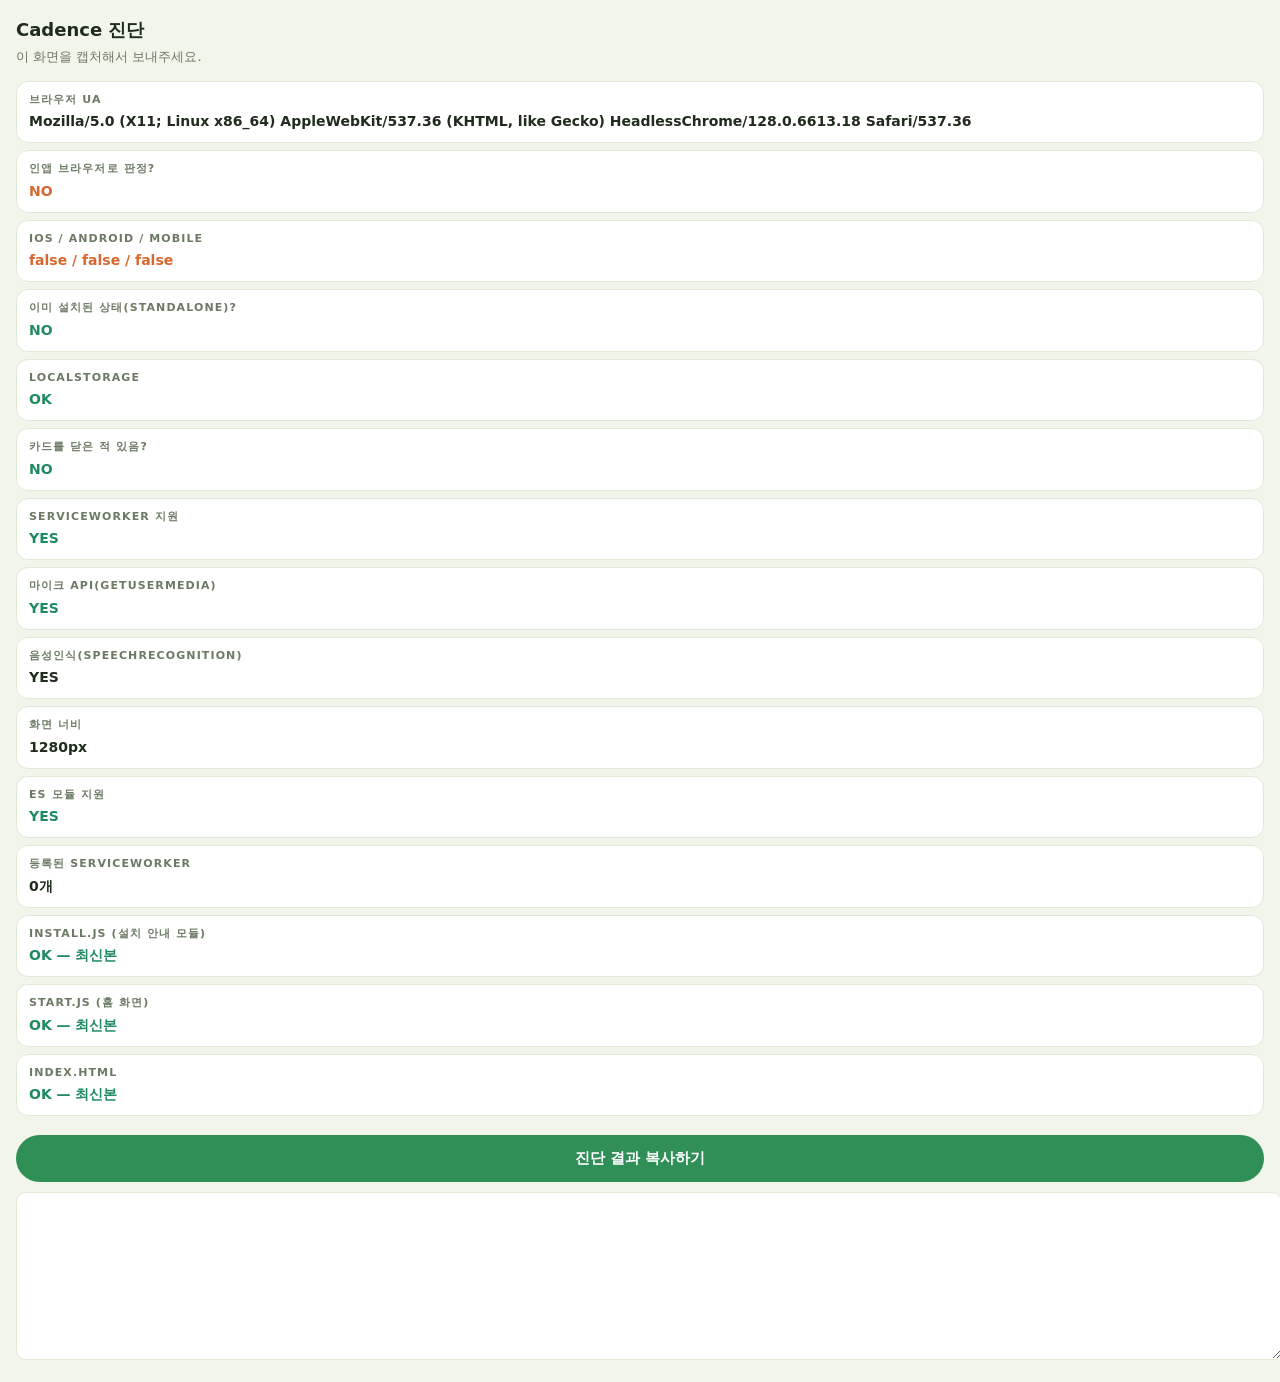
==== debug.html @ 6023c977 "Add a dependency-free diagnostic page for mobile troubleshooting debug.html reports what the phone a" ====
<!DOCTYPE html>
<html lang="ko">
<head>
<meta charset="utf-8">
<meta name="viewport" content="width=device-width, initial-scale=1, viewport-fit=cover">
<title>Cadence 진단</title>
<style>
  body{margin:0;padding:16px;background:#F1F5EA;color:#1F2B1C;font:14px/1.5 system-ui,sans-serif}
  h1{font-size:18px;margin:0 0 4px}
  p.sub{color:#6C7A64;font-size:13px;margin:0 0 14px}
  .row{background:#fff;border:1px solid #E0EAD9;border-radius:12px;padding:10px 12px;margin-bottom:7px;
       word-break:break-all;overflow-wrap:anywhere}
  .k{font-size:11px;letter-spacing:.1em;text-transform:uppercase;color:#6C7A64;font-weight:700}
  .v{font-size:14px;margin-top:3px;font-weight:600}
  .ok{color:#1F8A5F}.bad{color:#D9662F}
  button{width:100%;padding:14px;border:none;border-radius:999px;background:#2F8F57;color:#fff;
         font-size:15px;font-weight:700;margin-top:12px;font-family:inherit}
  textarea{width:100%;height:150px;margin-top:10px;font-size:11px;border-radius:10px;
           border:1px solid #E0EAD9;padding:8px;font-family:ui-monospace,monospace}
</style>
</head>
<body>
<h1>Cadence 진단</h1>
<p class="sub">이 화면을 캡처해서 보내주세요.</p>
<div id="out"></div>
<button id="copy">진단 결과 복사하기</button>
<textarea id="raw" readonly></textarea>

<script>
/* 의도적으로 구형 문법만 사용 — 앱 본체(ES 모듈)가 안 뜨는 브라우저에서도 이 페이지는 떠야 함 */
var ua = navigator.userAgent || '';
var lines = [];

function add(k, v, good) {
  lines.push(k + ': ' + v);
  var cls = good === true ? 'ok' : (good === false ? 'bad' : '');
  document.getElementById('out').innerHTML +=
    '<div class="row"><div class="k">' + k + '</div><div class="v ' + cls + '">' + String(v) + '</div></div>';
}

/* install.js와 똑같은 판정식 */
var IOS = /iPad|iPhone|iPod/.test(ua) || (navigator.platform === 'MacIntel' && navigator.maxTouchPoints > 1);
var ANDROID = /Android/i.test(ua);
var IN_APP = /KAKAOTALK|NAVER\(inapp|DaumApps|Instagram|FB_IAB|FBAN|FBAV|Line\/|band\/|everytimeApp|zumapp|whale/i.test(ua);
var MOBILE = IOS || ANDROID || /Mobile/i.test(ua);
var standalone = (window.matchMedia && window.matchMedia('(display-mode: standalone)').matches) || navigator.standalone === true;

add('브라우저 UA', ua);
add('인앱 브라우저로 판정?', IN_APP ? 'YES (안내 카드 떠야 함)' : 'NO', IN_APP);
add('iOS / Android / Mobile', IOS + ' / ' + ANDROID + ' / ' + MOBILE, MOBILE);
add('이미 설치된 상태(standalone)?', standalone ? 'YES → 카드 숨김이 정상' : 'NO', !standalone);

var ls = 'unknown';
try { localStorage.setItem('__t', '1'); localStorage.removeItem('__t'); ls = 'OK'; }
catch (e) { ls = 'BLOCKED (' + e.name + ')'; }
add('localStorage', ls, ls === 'OK');

try {
  var d = localStorage.getItem('settings:installCardDismissed');
  add('카드를 닫은 적 있음?', d === 'true' ? 'YES → 이래서 안 보임' : 'NO', d !== 'true');
} catch (e) { add('카드를 닫은 적 있음?', '확인 불가'); }

add('ServiceWorker 지원', ('serviceWorker' in navigator) ? 'YES' : 'NO', ('serviceWorker' in navigator));
add('마이크 API(getUserMedia)', (navigator.mediaDevices && navigator.mediaDevices.getUserMedia) ? 'YES' : 'NO — 음성인식 불가',
    !!(navigator.mediaDevices && navigator.mediaDevices.getUserMedia));
add('음성인식(SpeechRecognition)', (window.SpeechRecognition || window.webkitSpeechRecognition) ? 'YES' : 'NO (Whisper로 대체)');
add('화면 너비', window.innerWidth + 'px');

/* ES 모듈이 이 브라우저에서 되는지 */
var modOK = ('noModule' in document.createElement('script'));
add('ES 모듈 지원', modOK ? 'YES' : 'NO → 앱 자체가 안 뜸', modOK);

/* 지금 서버에서 내려오는 파일이 최신본인지 (캐시 우회) */
function check(path, needle, label) {
  var url = path + '?nocache=' + Date.now();
  var opt = { cache: 'no-store' };
  fetch(url, opt).then(function (r) {
    return r.text().then(function (t) {
      var has = t.indexOf(needle) !== -1;
      add(label, has ? 'OK — 최신본' : 'OLD — 옛날 파일이 내려옴', has);
    });
  }).catch(function (e) {
    add(label, '가져오기 실패: ' + e.message, false);
  });
}
check('js/install.js', 'KAKAOTALK', 'install.js (설치 안내 모듈)');
check('js/ui/start.js', 'installCardHTML', 'start.js (홈 화면)');
check('index.html', 'manifest.webmanifest', 'index.html');

if (navigator.serviceWorker && navigator.serviceWorker.getRegistrations) {
  navigator.serviceWorker.getRegistrations().then(function (rs) {
    add('등록된 ServiceWorker', rs.length + '개');
  }).catch(function () { add('등록된 ServiceWorker', '확인 불가'); });
}

setTimeout(function () {
  document.getElementById('raw').value = lines.join('\n');
}, 2500);

document.getElementById('copy').onclick = function () {
  var t = document.getElementById('raw');
  t.focus(); t.select();
  try {
    navigator.clipboard.writeText(t.value);
    this.textContent = '복사됐어요! 붙여넣기 해주세요';
  } catch (e) {
    try { document.execCommand('copy'); this.textContent = '복사됐어요!'; }
    catch (e2) { this.textContent = '아래 칸을 길게 눌러 복사해주세요'; }
  }
};
</script>
</body>
</html>
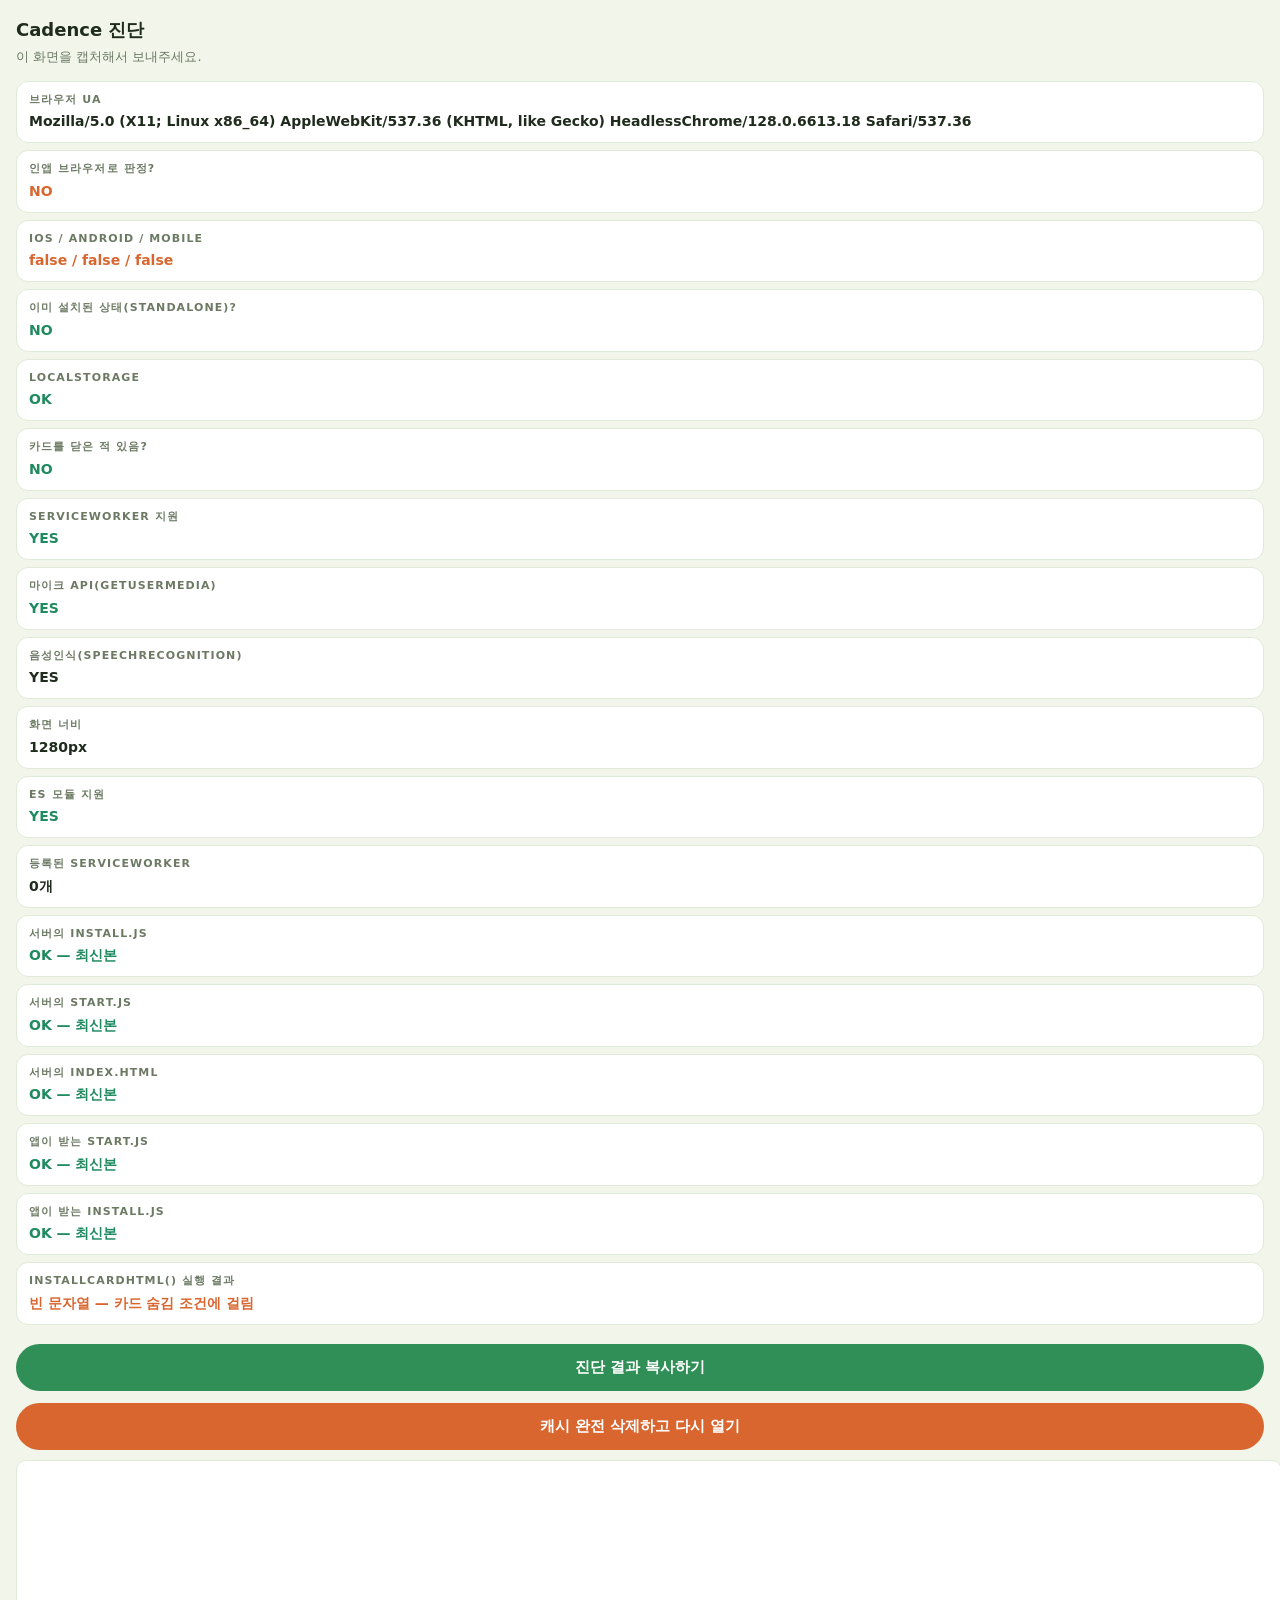
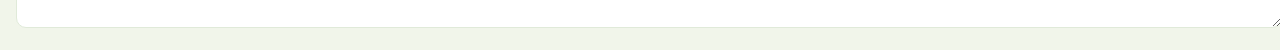
==== commit ab4e59ac: "Stop a stale service worker from pinning old code Reproduced the reported failure locally: with the " ====
--- a/debug.html
+++ b/debug.html
@@ -24,6 +24,7 @@
 <p class="sub">이 화면을 캡처해서 보내주세요.</p>
 <div id="out"></div>
 <button id="copy">진단 결과 복사하기</button>
+<button id="reset" style="background:#D9662F">캐시 완전 삭제하고 다시 열기</button>
 <textarea id="raw" readonly></textarea>
 
 <script>
@@ -83,9 +84,33 @@
     add(label, '가져오기 실패: ' + e.message, false);
   });
 }
-check('js/install.js', 'KAKAOTALK', 'install.js (설치 안내 모듈)');
-check('js/ui/start.js', 'installCardHTML', 'start.js (홈 화면)');
-check('index.html', 'manifest.webmanifest', 'index.html');
+check('js/install.js', 'KAKAOTALK', '서버의 install.js');
+check('js/ui/start.js', 'installCardHTML', '서버의 start.js');
+check('index.html', 'manifest.webmanifest', '서버의 index.html');
+
+/* 결정적 검사: 앱이 실제로 받는 경로(쿼리 없음 = 서비스워커 통과) */
+function checkSW(path, needle, label) {
+  fetch(path).then(function (r) {
+    return r.text().then(function (t) {
+      var has = t.indexOf(needle) !== -1;
+      add(label, has ? 'OK — 최신본' : '옛날 파일! ← 서비스워커가 캐시를 주고 있음', has);
+    });
+  }).catch(function (e) { add(label, '실패: ' + e.message, false); });
+}
+checkSW('js/ui/start.js', 'installCardHTML', '앱이 받는 start.js');
+checkSW('js/install.js', 'KAKAOTALK', '앱이 받는 install.js');
+
+/* 실제 코드 실행 테스트 */
+if (modOK) {
+  import('./js/install.js?probe=' + Date.now()).then(function (m) {
+    var html = m.installCardHTML();
+    add('installCardHTML() 실행 결과',
+        html ? ('카드 HTML 생성됨 (' + html.length + '자)') : '빈 문자열 — 카드 숨김 조건에 걸림',
+        !!html);
+  }).catch(function (e) {
+    add('installCardHTML() 실행 결과', '모듈 오류: ' + e.message, false);
+  });
+}
 
 if (navigator.serviceWorker && navigator.serviceWorker.getRegistrations) {
   navigator.serviceWorker.getRegistrations().then(function (rs) {
@@ -96,6 +121,24 @@
 setTimeout(function () {
   document.getElementById('raw').value = lines.join('\n');
 }, 2500);
+
+document.getElementById('reset').onclick = function () {
+  this.textContent = '지우는 중…';
+  var go = function () { location.replace('index.html?fresh=' + Date.now()); };
+  var tasks = [];
+  if (navigator.serviceWorker && navigator.serviceWorker.getRegistrations) {
+    tasks.push(navigator.serviceWorker.getRegistrations().then(function (rs) {
+      return Promise.all(rs.map(function (r) { return r.unregister(); }));
+    }));
+  }
+  if (window.caches && caches.keys) {
+    tasks.push(caches.keys().then(function (ks) {
+      return Promise.all(ks.map(function (k) { return caches.delete(k); }));
+    }));
+  }
+  Promise.all(tasks).then(go).catch(go);
+  setTimeout(go, 3000); // 뭐가 걸리든 3초 뒤엔 무조건 이동
+};
 
 document.getElementById('copy').onclick = function () {
   var t = document.getElementById('raw');
